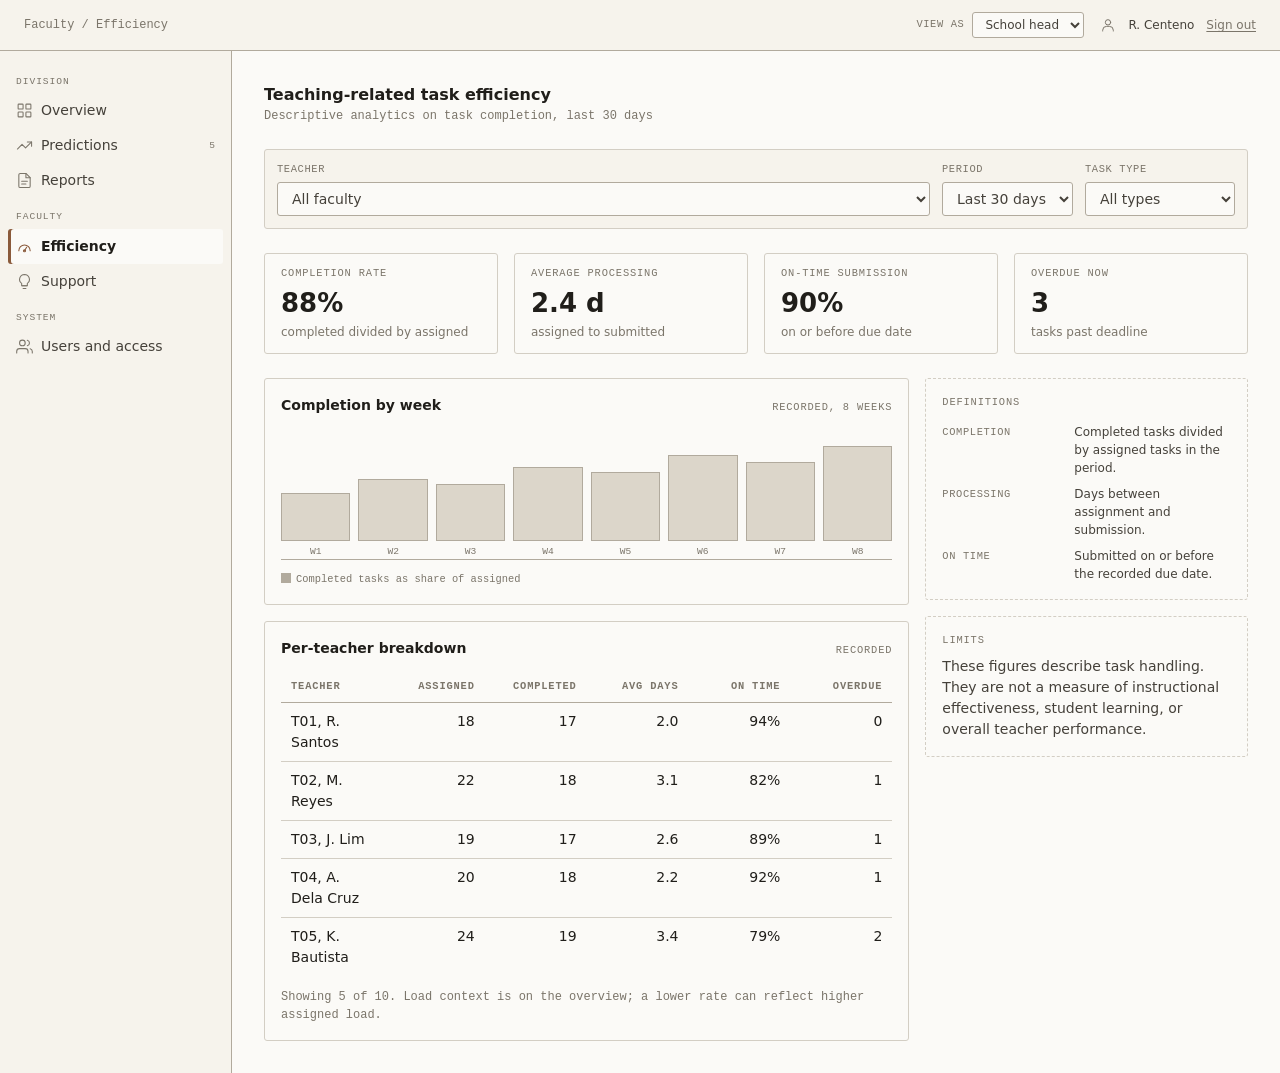
==== efficiency/index.html @ 02914bb0 "Create faculty workload wireframe" ====
<!doctype html>
<html lang="en">
<head>
<meta charset="utf-8">
<meta name="viewport" content="width=device-width, initial-scale=1">
<title>Efficiency | Faculty Workload System</title>
<link rel="stylesheet" href="../assets/css/tokens.css">
<link rel="stylesheet" href="../assets/css/app.css">
<link rel="stylesheet" href="../assets/css/components.css">
<script src="../assets/js/shell.js" defer></script>
<script src="../assets/js/app.js" defer></script>
</head>
<body class="app-body" data-role="admin" data-screen="efficiency" data-user="R. Centeno">
<div class="app">
  <header class="app__top" id="app-top"></header>
  <nav class="app__nav" id="app-nav" aria-label="Primary"></nav>
  <main class="app__main">
    <div class="section__head">
      <div>
        <h1 class="section__title">Teaching-related task efficiency</h1>
        <p class="hint">Descriptive analytics on task completion, last 30 days</p>
      </div>
    </div>

    <div class="toolbar">
      <div class="form-row grow"><label for="eff-teacher">Teacher</label><select class="input" id="eff-teacher"><option>All faculty</option><option>T01</option><option>T02</option><option>T05</option></select></div>
      <div class="form-row"><label for="eff-period">Period</label><select class="input" id="eff-period"><option>Last 30 days</option><option>Quarter 2</option></select></div>
      <div class="form-row"><label for="eff-type">Task type</label><select class="input" id="eff-type"><option>All types</option><option>Assessment</option><option>Documentation</option><option>Reporting</option></select></div>
    </div>

    <div class="grid grid--4">
      <div class="stat"><div class="stat__label">Completion rate</div><div class="stat__value">88%</div><div class="stat__foot">completed divided by assigned</div></div>
      <div class="stat"><div class="stat__label">Average processing</div><div class="stat__value">2.4 d</div><div class="stat__foot">assigned to submitted</div></div>
      <div class="stat"><div class="stat__label">On-time submission</div><div class="stat__value">90%</div><div class="stat__foot">on or before due date</div></div>
      <div class="stat"><div class="stat__label">Overdue now</div><div class="stat__value">3</div><div class="stat__foot">tasks past deadline</div></div>
    </div>

    <div class="grid grid--sidebar">
      <div class="section">
        <div class="panel">
          <div class="panel__head"><span class="panel__title">Completion by week</span><span class="panel__sub">Recorded, 8 weeks</span></div>
          <div class="chart">
            <div class="chart__col"><div class="chart__bar" style="height:40%"></div><span class="chart__x">W1</span></div>
            <div class="chart__col"><div class="chart__bar" style="height:52%"></div><span class="chart__x">W2</span></div>
            <div class="chart__col"><div class="chart__bar" style="height:48%"></div><span class="chart__x">W3</span></div>
            <div class="chart__col"><div class="chart__bar" style="height:62%"></div><span class="chart__x">W4</span></div>
            <div class="chart__col"><div class="chart__bar" style="height:58%"></div><span class="chart__x">W5</span></div>
            <div class="chart__col"><div class="chart__bar" style="height:72%"></div><span class="chart__x">W6</span></div>
            <div class="chart__col"><div class="chart__bar" style="height:66%"></div><span class="chart__x">W7</span></div>
            <div class="chart__col"><div class="chart__bar" style="height:80%"></div><span class="chart__x">W8</span></div>
          </div>
          <div class="legend"><span><i class="solid"></i>Completed tasks as share of assigned</span></div>
        </div>

        <div class="panel">
          <div class="panel__head"><span class="panel__title">Per-teacher breakdown</span><span class="panel__sub">Recorded</span></div>
          <table class="wf-table">
            <thead><tr><th>Teacher</th><th class="num">Assigned</th><th class="num">Completed</th><th class="num">Avg days</th><th class="num">On time</th><th class="num">Overdue</th></tr></thead>
            <tbody>
              <tr><td>T01, R. Santos</td><td class="num">18</td><td class="num">17</td><td class="num">2.0</td><td class="num">94%</td><td class="num">0</td></tr>
              <tr><td>T02, M. Reyes</td><td class="num">22</td><td class="num">18</td><td class="num">3.1</td><td class="num">82%</td><td class="num">1</td></tr>
              <tr><td>T03, J. Lim</td><td class="num">19</td><td class="num">17</td><td class="num">2.6</td><td class="num">89%</td><td class="num">1</td></tr>
              <tr><td>T04, A. Dela Cruz</td><td class="num">20</td><td class="num">18</td><td class="num">2.2</td><td class="num">92%</td><td class="num">1</td></tr>
              <tr><td>T05, K. Bautista</td><td class="num">24</td><td class="num">19</td><td class="num">3.4</td><td class="num">79%</td><td class="num">2</td></tr>
            </tbody>
          </table>
          <p class="hint mt-3">Showing 5 of 10. Load context is on the overview; a lower rate can reflect higher assigned load.</p>
        </div>
      </div>

      <div class="section">
        <div class="panel panel--dash">
          <div class="panel__sub">Definitions</div>
          <dl class="kv mt-3">
            <dt>Completion</dt><dd>Completed tasks divided by assigned tasks in the period.</dd>
            <dt>Processing</dt><dd>Days between assignment and submission.</dd>
            <dt>On time</dt><dd>Submitted on or before the recorded due date.</dd>
          </dl>
        </div>
        <div class="panel panel--dash">
          <div class="panel__sub">Limits</div>
          <p class="mt-2 text-ink2">These figures describe task handling. They are not a measure of instructional effectiveness, student learning, or overall teacher performance.</p>
        </div>
      </div>
    </div>
  </main>
</div>
</body>
</html>
---- assets/css/tokens.css ----
:root {
  --paper: #f2efe9;
  --panel: #fbfaf7;
  --panel-2: #f6f3ec;
  --ink: #201e1a;
  --ink-2: #45413a;
  --muted: #7b756a;
  --line: #d3cec4;
  --line-strong: #b1aa9d;
  --fill: #e7e2d8;
  --fill-2: #dcd6ca;
  --accent: #8a5a3b;

  --font-ui: system-ui, -apple-system, "Segoe UI", Roboto, sans-serif;
  --font-doc: "Iowan Old Style", "Palatino Linotype", Georgia, serif;
  --font-mono: ui-monospace, "SF Mono", "Cascadia Mono", Menlo, monospace;

  --step--1: 0.75rem;
  --step-0: 0.875rem;
  --step-1: 1rem;
  --step-2: 1.25rem;
  --step-3: 1.625rem;
  --step-4: 2.25rem;

  --space-1: 4px;
  --space-2: 8px;
  --space-3: 12px;
  --space-4: 16px;
  --space-5: 24px;
  --space-6: 32px;
  --space-7: 48px;

  --radius: 3px;
  --hair: 1px solid var(--line);
  --hair-strong: 1px solid var(--line-strong);
  --shadow: 0 1px 0 var(--line);
}

*,
*::before,
*::after {
  box-sizing: border-box;
}

html {
  -webkit-text-size-adjust: 100%;
}

body {
  margin: 0;
  background: var(--paper);
  color: var(--ink);
  font-family: var(--font-ui);
  font-size: var(--step-0);
  line-height: 1.5;
}

h1,
h2,
h3,
h4,
p,
ul,
ol,
dl,
figure {
  margin: 0;
}

a {
  color: inherit;
  text-decoration: none;
}

button,
input,
select,
textarea {
  font: inherit;
  color: inherit;
}

:focus-visible {
  outline: 2px solid var(--accent);
  outline-offset: 2px;
}
---- assets/css/app.css ----
.app-body {
  min-height: 100vh;
  background: var(--paper);
}

.app {
  display: grid;
  grid-template-columns: 232px minmax(0, 1fr);
  grid-template-rows: auto 1fr;
  min-height: 100vh;
  background: var(--panel);
}

.app__top {
  grid-column: 1 / -1;
  display: flex;
  align-items: center;
  justify-content: space-between;
  gap: var(--space-4);
  padding: var(--space-3) var(--space-5);
  border-bottom: var(--hair-strong);
  background: var(--panel-2);
}

.app__left {
  display: flex;
  align-items: center;
  gap: var(--space-3);
  min-width: 0;
}

.app__burger {
  display: none;
  align-items: center;
  justify-content: center;
  width: 36px;
  height: 36px;
  padding: 0;
  border: var(--hair-strong);
  border-radius: var(--radius);
  background: var(--panel);
  color: var(--ink-2);
  cursor: pointer;
}

.app__burger svg {
  width: 20px;
  height: 20px;
  display: block;
}

.app__burger:hover {
  background: var(--fill);
}

.nav__head {
  display: none;
}

.nav-overlay {
  display: none;
}

.app__crumb {
  font-family: var(--font-mono);
  font-size: var(--step--1);
  color: var(--muted);
}

.app__right {
  display: flex;
  align-items: center;
  gap: var(--space-4);
}

.role-switch {
  display: flex;
  align-items: center;
  gap: var(--space-2);
  font-family: var(--font-mono);
  font-size: 0.65rem;
  letter-spacing: 0.06em;
  text-transform: uppercase;
  color: var(--muted);
}

.role-switch select {
  border: var(--hair-strong);
  border-radius: var(--radius);
  background: var(--panel);
  padding: 4px 8px;
  font-family: var(--font-ui);
  font-size: var(--step--1);
  letter-spacing: 0;
  text-transform: none;
  color: var(--ink-2);
}

.app__user {
  display: flex;
  align-items: center;
  gap: var(--space-3);
  font-size: var(--step--1);
}

.app__user .who {
  color: var(--ink-2);
}

.app__user .icon {
  display: inline-flex;
  color: var(--muted);
}

.app__user .icon svg {
  width: 16px;
  height: 16px;
  display: block;
}

.app__user .out {
  color: var(--muted);
  text-decoration: underline;
  text-underline-offset: 2px;
}

.app__nav {
  border-right: var(--hair-strong);
  padding: var(--space-3) var(--space-2);
  background: var(--panel-2);
}

.app__nav .navgroup {
  font-family: var(--font-mono);
  font-size: 0.6rem;
  letter-spacing: 0.1em;
  text-transform: uppercase;
  color: var(--muted);
  padding: var(--space-3) var(--space-2) var(--space-1);
}

.app__nav a {
  display: flex;
  align-items: center;
  justify-content: space-between;
  gap: var(--space-2);
  padding: 7px var(--space-2);
  border-radius: var(--radius);
  color: var(--ink-2);
  font-size: var(--step-0);
}

.app__nav a:hover {
  background: var(--fill);
}

.app__nav a[aria-current="page"] {
  background: var(--panel);
  box-shadow: inset 3px 0 0 var(--accent);
  color: var(--ink);
  font-weight: 600;
}

.app__nav .navlabel {
  flex: 1;
  min-width: 0;
}

.app__nav .icon {
  display: inline-flex;
  flex: none;
  color: var(--muted);
  transition: color 120ms ease;
}

.app__nav .icon svg {
  width: 17px;
  height: 17px;
  display: block;
}

.app__nav a:hover .icon,
.app__nav a[aria-current="page"] .icon {
  color: var(--accent);
}

.app__nav .count {
  font-family: var(--font-mono);
  font-size: 0.6rem;
  color: var(--muted);
}

.app__main {
  padding: var(--space-6);
  min-width: 0;
}

.app__main > * + * {
  margin-top: var(--space-5);
}

.auth-screen {
  min-height: 100vh;
  display: grid;
  place-items: center;
  padding: var(--space-5);
  background: var(--paper);
}

.auth {
  width: 100%;
  max-width: 460px;
  border: var(--hair-strong);
  border-radius: var(--radius);
  background: var(--panel);
  overflow: hidden;
}

.auth__brand {
  padding: var(--space-5);
  border-bottom: var(--hair-strong);
  background: var(--panel-2);
}

.auth__brand .mark {
  font-family: var(--font-mono);
  font-size: 0.6rem;
  letter-spacing: 0.12em;
  text-transform: uppercase;
  color: var(--accent);
}

.auth__brand h1 {
  font-family: var(--font-doc);
  font-size: var(--step-3);
  font-weight: 600;
  line-height: 1.15;
  margin-top: var(--space-2);
}

.auth__brand p {
  color: var(--muted);
  font-size: var(--step--1);
  margin-top: var(--space-2);
}

.auth__body {
  padding: var(--space-5);
}

.auth__foot {
  padding: var(--space-3) var(--space-5);
  border-top: var(--hair);
  font-family: var(--font-mono);
  font-size: 0.65rem;
  color: var(--muted);
}

@media (max-width: 900px) {
  .app {
    grid-template-columns: 1fr;
    grid-template-rows: auto 1fr;
  }

  .app__burger {
    display: inline-flex;
  }

  .app__nav {
    display: block;
    position: fixed;
    top: 0;
    left: 0;
    bottom: 0;
    width: min(280px, 84vw);
    z-index: 50;
    padding: var(--space-3) var(--space-2);
    background: var(--panel-2);
    border-right: var(--hair-strong);
    overflow-y: auto;
    transform: translateX(-100%);
    visibility: hidden;
    transition: transform 180ms ease, visibility 0s linear 180ms;
  }

  body.nav-open {
    overflow: hidden;
  }

  body.nav-open .app__nav {
    transform: none;
    visibility: visible;
    transition: transform 180ms ease, visibility 0s;
  }

  .nav-overlay {
    display: block;
    position: fixed;
    inset: 0;
    z-index: 40;
    background: rgb(0 0 0 / 0.28);
    opacity: 0;
    pointer-events: none;
    transition: opacity 180ms ease;
  }

  body.nav-open .nav-overlay {
    opacity: 1;
    pointer-events: auto;
  }

  .nav__head {
    display: flex;
    justify-content: flex-end;
    margin-bottom: var(--space-1);
  }

  .nav__close {
    display: inline-flex;
    align-items: center;
    justify-content: center;
    width: 34px;
    height: 34px;
    padding: 0;
    border: var(--hair);
    border-radius: var(--radius);
    background: var(--panel);
    color: var(--ink-2);
    cursor: pointer;
  }

  .nav__close svg {
    width: 18px;
    height: 18px;
    display: block;
  }

  .app__main {
    padding: var(--space-4);
  }

  .app__crumb {
    display: none;
  }

  .app__right {
    gap: var(--space-2);
  }

  .role-switch {
    display: none;
  }
}
---- assets/css/components.css ----
.section {
  display: grid;
  gap: var(--space-4);
}

.section__head {
  display: flex;
  flex-wrap: wrap;
  align-items: baseline;
  justify-content: space-between;
  gap: var(--space-3);
}

.section__head > * {
  min-width: 0;
}

.section__title {
  font-size: var(--step-1);
  font-weight: 600;
}

.section__hint,
.hint {
  font-family: var(--font-mono);
  font-size: var(--step--1);
  color: var(--muted);
}

.grid {
  display: grid;
  gap: var(--space-4);
}

.grid > * {
  min-width: 0;
}

.grid--4 {
  grid-template-columns: repeat(4, minmax(0, 1fr));
}

.grid--3 {
  grid-template-columns: repeat(3, minmax(0, 1fr));
}

.grid--2 {
  grid-template-columns: repeat(2, minmax(0, 1fr));
}

.grid--sidebar {
  grid-template-columns: minmax(0, 2fr) minmax(0, 1fr);
  align-items: start;
}

@media (max-width: 1000px) {
  .grid--sidebar {
    grid-template-columns: minmax(0, 1fr);
  }
}

@media (max-width: 760px) {
  .grid--4,
  .grid--3,
  .grid--2,
  .grid--sidebar {
    grid-template-columns: 1fr;
  }
}

.panel {
  border: var(--hair);
  border-radius: var(--radius);
  background: var(--panel);
  padding: var(--space-4);
  min-width: 0;
}

.panel--dash {
  border-style: dashed;
}

.panel__head {
  display: flex;
  flex-wrap: wrap;
  align-items: baseline;
  justify-content: space-between;
  gap: var(--space-3);
  margin-bottom: var(--space-3);
}

.panel__head > * {
  min-width: 0;
}

.panel__title {
  font-size: var(--step-0);
  font-weight: 600;
}

.panel__sub {
  font-family: var(--font-mono);
  font-size: 0.65rem;
  letter-spacing: 0.08em;
  text-transform: uppercase;
  color: var(--muted);
}

.stat {
  border: var(--hair);
  border-radius: var(--radius);
  padding: var(--space-3) var(--space-4);
  background: var(--panel);
}

.stat__label {
  font-family: var(--font-mono);
  font-size: 0.65rem;
  letter-spacing: 0.08em;
  text-transform: uppercase;
  color: var(--muted);
}

.stat__value {
  font-size: var(--step-3);
  font-weight: 600;
  line-height: 1.15;
  margin-top: var(--space-2);
}

.stat__foot {
  font-size: var(--step--1);
  color: var(--muted);
  margin-top: var(--space-1);
}

.wf-table {
  width: 100%;
  border-collapse: collapse;
  table-layout: fixed;
  font-size: var(--step-0);
}

.wf-table th,
.wf-table td {
  text-align: left;
  padding: 8px 10px;
  border-bottom: var(--hair);
  vertical-align: top;
  overflow-wrap: anywhere;
}

.wf-table th {
  font-family: var(--font-mono);
  font-size: 0.65rem;
  letter-spacing: 0.08em;
  text-transform: uppercase;
  color: var(--muted);
  font-weight: 600;
  border-bottom: var(--hair-strong);
}

.wf-table tr:last-child td {
  border-bottom: 0;
}

.wf-table td.num,
.wf-table th.num {
  text-align: right;
  font-variant-numeric: tabular-nums;
}

.status {
  font-family: var(--font-mono);
  font-size: var(--step--1);
}

.status--pending {
  color: var(--ink-2);
}

.status--progress {
  color: var(--accent);
}

.status--done {
  color: var(--muted);
}

.status--overdue {
  color: var(--ink);
  font-weight: 700;
}

.bar {
  height: 8px;
  background: var(--fill);
  border: var(--hair);
  border-radius: 1px;
  overflow: hidden;
}

.bar > span {
  display: block;
  height: 100%;
  background: var(--line-strong);
}

.chart {
  display: flex;
  align-items: flex-end;
  gap: var(--space-2);
  height: 132px;
  padding-top: var(--space-3);
  border-bottom: var(--hair-strong);
}

.chart__col {
  flex: 1;
  display: flex;
  flex-direction: column;
  justify-content: flex-end;
  align-items: center;
  gap: var(--space-1);
  height: 100%;
}

.chart__bar {
  width: 100%;
  background: var(--fill-2);
  border: 1px solid var(--line-strong);
}

.chart__bar--hi {
  background: var(--line-strong);
}

.chart__x {
  font-family: var(--font-mono);
  font-size: 0.6rem;
  color: var(--muted);
  white-space: nowrap;
}

.legend {
  display: flex;
  flex-wrap: wrap;
  gap: var(--space-3);
  font-family: var(--font-mono);
  font-size: 0.65rem;
  color: var(--muted);
  margin-top: var(--space-3);
}

.legend i {
  display: inline-block;
  width: 10px;
  height: 10px;
  margin-right: 5px;
  border: 1px solid var(--line-strong);
  vertical-align: -1px;
}

.legend i.solid {
  background: var(--line-strong);
}

.legend i.hatch {
  background: repeating-linear-gradient(
    45deg,
    var(--fill-2),
    var(--fill-2) 2px,
    var(--panel) 2px,
    var(--panel) 4px
  );
}

.form-row {
  display: grid;
  gap: var(--space-1);
  margin-bottom: var(--space-3);
  min-width: 0;
}

.form-row label {
  font-family: var(--font-mono);
  font-size: 0.65rem;
  letter-spacing: 0.06em;
  text-transform: uppercase;
  color: var(--muted);
}

.input {
  border: var(--hair-strong);
  border-radius: var(--radius);
  background: var(--panel);
  padding: 7px 10px;
  min-height: 34px;
  width: 100%;
  min-width: 0;
  color: var(--ink-2);
}

.input--ph {
  color: var(--muted);
}

.fieldset {
  border: var(--hair);
  border-radius: var(--radius);
  padding: var(--space-4);
  margin: 0;
}

.fieldset legend {
  font-family: var(--font-mono);
  font-size: 0.65rem;
  letter-spacing: 0.08em;
  text-transform: uppercase;
  color: var(--muted);
  padding: 0 var(--space-2);
}

.btn {
  display: inline-flex;
  align-items: center;
  justify-content: center;
  gap: var(--space-2);
  padding: 8px 14px;
  border: 1px solid var(--ink);
  border-radius: var(--radius);
  background: var(--ink);
  color: var(--panel);
  font-size: var(--step--1);
  cursor: pointer;
}

.btn--ghost {
  background: transparent;
  color: var(--ink-2);
  border-color: var(--line-strong);
}

.btn--quiet {
  background: transparent;
  color: var(--muted);
  border-color: transparent;
  text-decoration: underline;
  text-underline-offset: 2px;
  padding-left: 0;
  padding-right: 0;
}

.toolbar {
  display: flex;
  flex-wrap: wrap;
  align-items: end;
  gap: var(--space-3);
  padding: var(--space-3);
  border: var(--hair);
  border-radius: var(--radius);
  background: var(--panel-2);
}

.toolbar .form-row {
  margin: 0;
}

.toolbar .grow {
  flex: 1;
  min-width: 160px;
}

.list {
  list-style: none;
  padding: 0;
}

.list > li {
  display: grid;
  grid-template-columns: 1fr auto;
  gap: var(--space-2);
  padding: var(--space-3) 0;
  border-bottom: var(--hair);
}

.list > li:last-child {
  border-bottom: 0;
}

.list .when {
  font-family: var(--font-mono);
  font-size: 0.65rem;
  color: var(--muted);
  white-space: nowrap;
}

.list .what {
  font-size: var(--step-0);
  color: var(--ink-2);
}

.list .what small {
  display: block;
  color: var(--muted);
  font-size: var(--step--1);
  margin-top: 2px;
}

.rule {
  display: grid;
  grid-template-columns: 44px minmax(0, 1fr) auto;
  gap: var(--space-3);
  align-items: start;
  padding: var(--space-3) 0;
  border-bottom: var(--hair);
}

.rule:last-child {
  border-bottom: 0;
}

.rule__id {
  font-family: var(--font-mono);
  font-size: var(--step--1);
  color: var(--accent);
}

.rule__body strong {
  display: block;
  font-weight: 600;
}

.rule__body p {
  color: var(--muted);
  font-size: var(--step--1);
  margin-top: 2px;
}

.note {
  border-left: 2px solid var(--line-strong);
  padding: var(--space-2) 0 var(--space-2) var(--space-3);
  font-size: var(--step--1);
  color: var(--ink-2);
}

.note--warn {
  border-left-color: var(--accent);
}

.note b {
  color: var(--ink);
}

.kv {
  display: grid;
  grid-template-columns: 120px minmax(0, 1fr);
  gap: var(--space-2) var(--space-3);
  font-size: var(--step--1);
}

.kv dt {
  color: var(--muted);
  font-family: var(--font-mono);
  font-size: 0.65rem;
  letter-spacing: 0.06em;
  text-transform: uppercase;
  padding-top: 2px;
}

.kv dd {
  margin: 0;
  color: var(--ink-2);
}

.tabs {
  display: flex;
  gap: var(--space-4);
  border-bottom: var(--hair-strong);
  font-size: var(--step-0);
}

.tabs a {
  padding: 8px 0;
  color: var(--muted);
  border-bottom: 2px solid transparent;
  margin-bottom: -1px;
}

.tabs a[aria-current="true"] {
  color: var(--ink);
  border-bottom-color: var(--accent);
  font-weight: 600;
}

.schedule {
  display: grid;
  grid-template-columns: 64px repeat(5, minmax(0, 1fr));
  border: var(--hair-strong);
  font-size: 0.7rem;
}

.schedule > div {
  padding: 6px;
  border-right: var(--hair);
  border-bottom: var(--hair);
  min-height: 30px;
  min-width: 0;
  overflow-wrap: anywhere;
}

.schedule > div:nth-child(6n) {
  border-right: 0;
}

.schedule .h {
  background: var(--panel-2);
  font-family: var(--font-mono);
  font-size: 0.6rem;
  text-transform: uppercase;
  letter-spacing: 0.06em;
  color: var(--muted);
}

.schedule .slot {
  background: var(--fill);
  color: var(--ink-2);
  font-size: 0.65rem;
}

.schedule .slot--dash {
  background: repeating-linear-gradient(
    45deg,
    var(--panel-2),
    var(--panel-2) 4px,
    var(--panel) 4px,
    var(--panel) 8px
  );
  color: var(--muted);
}

.empty {
  text-align: center;
  padding: var(--space-6) var(--space-4);
  border: 1px dashed var(--line-strong);
  border-radius: var(--radius);
  color: var(--muted);
  font-size: var(--step--1);
}

.empty strong {
  display: block;
  color: var(--ink-2);
  font-size: var(--step-0);
  margin-bottom: var(--space-1);
}

.mt-2 { margin-top: var(--space-2); }
.mt-3 { margin-top: var(--space-3); }
.mt-4 { margin-top: var(--space-4); }
.mt-5 { margin-top: var(--space-5); }
.text-ink2 { color: var(--ink-2); }
.text-muted { color: var(--muted); }

.tabs button.tab {
  border: 0;
  background: transparent;
  padding: 8px 0;
  color: var(--muted);
  border-bottom: 2px solid transparent;
  margin-bottom: -1px;
  font-size: var(--step-0);
  cursor: pointer;
}

.tabs button.tab[aria-selected="true"] {
  color: var(--ink);
  border-bottom-color: var(--accent);
  font-weight: 600;
}

.tabpanel[hidden] {
  display: none;
}

.state {
  font-family: var(--font-mono);
  font-size: 0.6rem;
  letter-spacing: 0.08em;
  text-transform: uppercase;
  color: var(--muted);
}

.state--active {
  color: var(--accent);
}

.matrix th,
.matrix td {
  font-size: var(--step--1);
}

.matrix td.y {
  font-family: var(--font-mono);
  color: var(--accent);
}

.matrix td.n {
  font-family: var(--font-mono);
  color: var(--muted);
}
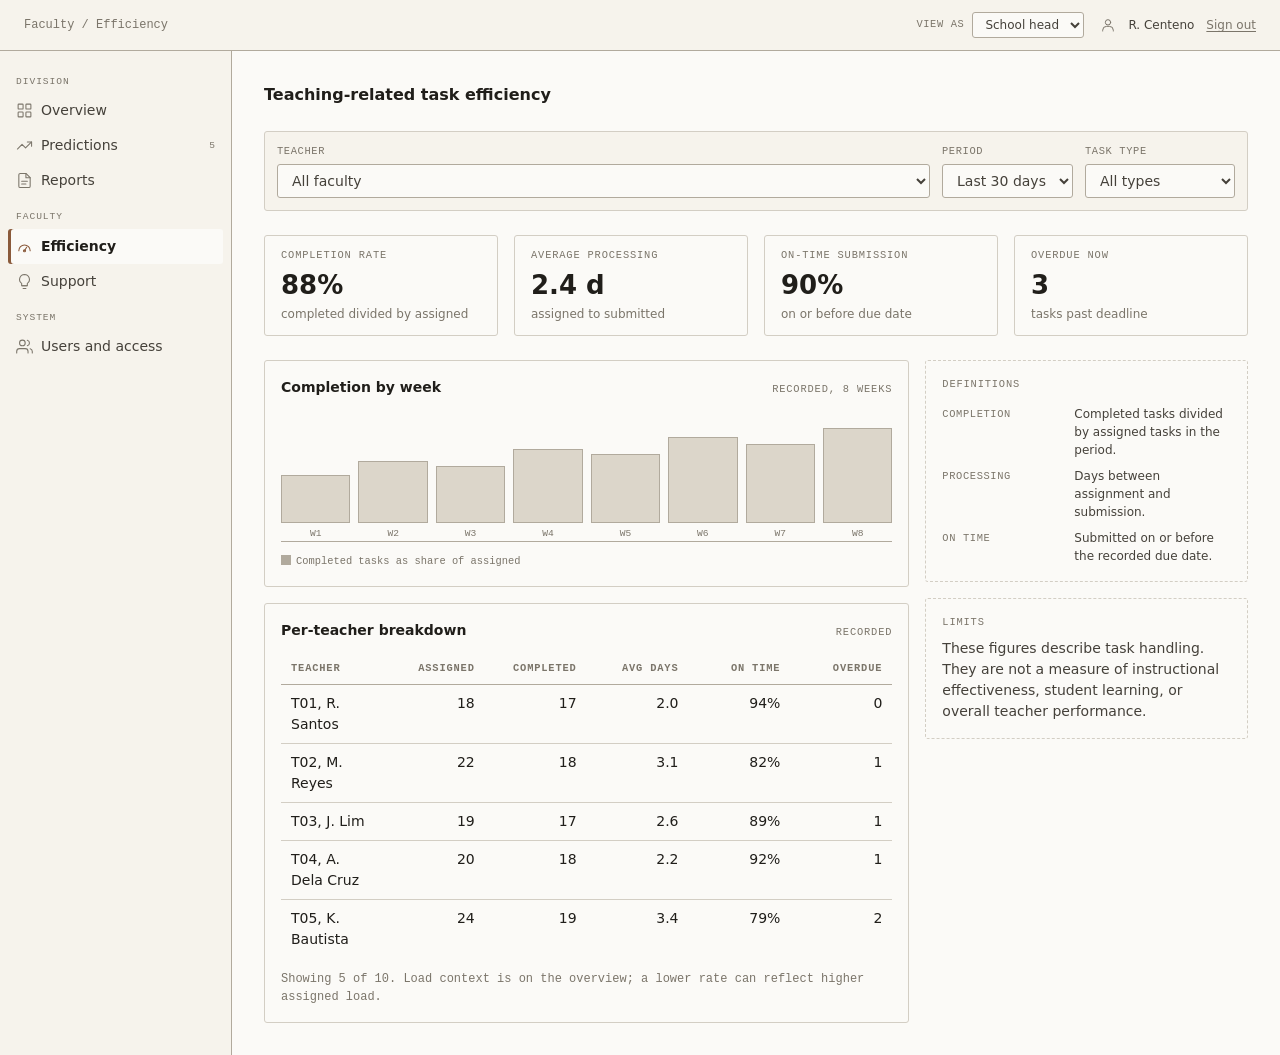
==== commit 4780501c: "Simplify login and page headers" ====
--- a/efficiency/index.html
+++ b/efficiency/index.html
@@ -13,12 +13,12 @@
 <body class="app-body" data-role="admin" data-screen="efficiency" data-user="R. Centeno">
 <div class="app">
   <header class="app__top" id="app-top"></header>
+  <div class="app__body">
   <nav class="app__nav" id="app-nav" aria-label="Primary"></nav>
   <main class="app__main">
     <div class="section__head">
       <div>
         <h1 class="section__title">Teaching-related task efficiency</h1>
-        <p class="hint">Descriptive analytics on task completion, last 30 days</p>
       </div>
     </div>
 
@@ -84,6 +84,7 @@
       </div>
     </div>
   </main>
+  </div>
 </div>
 </body>
 </html>
--- a/assets/css/app.css
+++ b/assets/css/app.css
@@ -4,15 +4,23 @@
 }
 
 .app {
+  display: flex;
+  flex-direction: column;
+  min-height: 100vh;
+  background: var(--panel);
+}
+
+.app__body {
   display: grid;
   grid-template-columns: 232px minmax(0, 1fr);
-  grid-template-rows: auto 1fr;
-  min-height: 100vh;
-  background: var(--panel);
+  flex: 1;
+  min-height: 0;
 }
 
 .app__top {
-  grid-column: 1 / -1;
+  position: sticky;
+  top: 0;
+  z-index: 20;
   display: flex;
   align-items: center;
   justify-content: space-between;
@@ -57,6 +65,10 @@
   display: none;
 }
 
+.app__nav .nav__role {
+  display: none;
+}
+
 .nav-overlay {
   display: none;
 }
@@ -222,44 +234,21 @@
   background: var(--panel-2);
 }
 
-.auth__brand .mark {
-  font-family: var(--font-mono);
-  font-size: 0.6rem;
-  letter-spacing: 0.12em;
-  text-transform: uppercase;
-  color: var(--accent);
-}
-
 .auth__brand h1 {
   font-family: var(--font-doc);
   font-size: var(--step-3);
   font-weight: 600;
   line-height: 1.15;
-  margin-top: var(--space-2);
-}
-
-.auth__brand p {
-  color: var(--muted);
-  font-size: var(--step--1);
-  margin-top: var(--space-2);
+  margin: 0;
 }
 
 .auth__body {
   padding: var(--space-5);
 }
 
-.auth__foot {
-  padding: var(--space-3) var(--space-5);
-  border-top: var(--hair);
-  font-family: var(--font-mono);
-  font-size: 0.65rem;
-  color: var(--muted);
-}
-
 @media (max-width: 900px) {
-  .app {
+  .app__body {
     grid-template-columns: 1fr;
-    grid-template-rows: auto 1fr;
   }
 
   .app__burger {
@@ -347,7 +336,21 @@
     gap: var(--space-2);
   }
 
-  .role-switch {
+  .app__nav .nav__role {
+    display: flex;
+    flex-direction: column;
+    align-items: stretch;
+    gap: var(--space-2);
+    margin-top: var(--space-4);
+    padding: var(--space-3) var(--space-2) 0;
+    border-top: var(--hair-strong);
+  }
+
+  .app__nav .nav__role select {
+    width: 100%;
+  }
+
+  .app__top .role-switch {
     display: none;
   }
 }
--- a/assets/css/components.css
+++ b/assets/css/components.css
@@ -371,6 +371,11 @@
   min-width: 160px;
 }
 
+.toolbar__count {
+  margin-left: auto;
+  padding-bottom: 8px;
+}
+
 .list {
   list-style: none;
   padding: 0;
